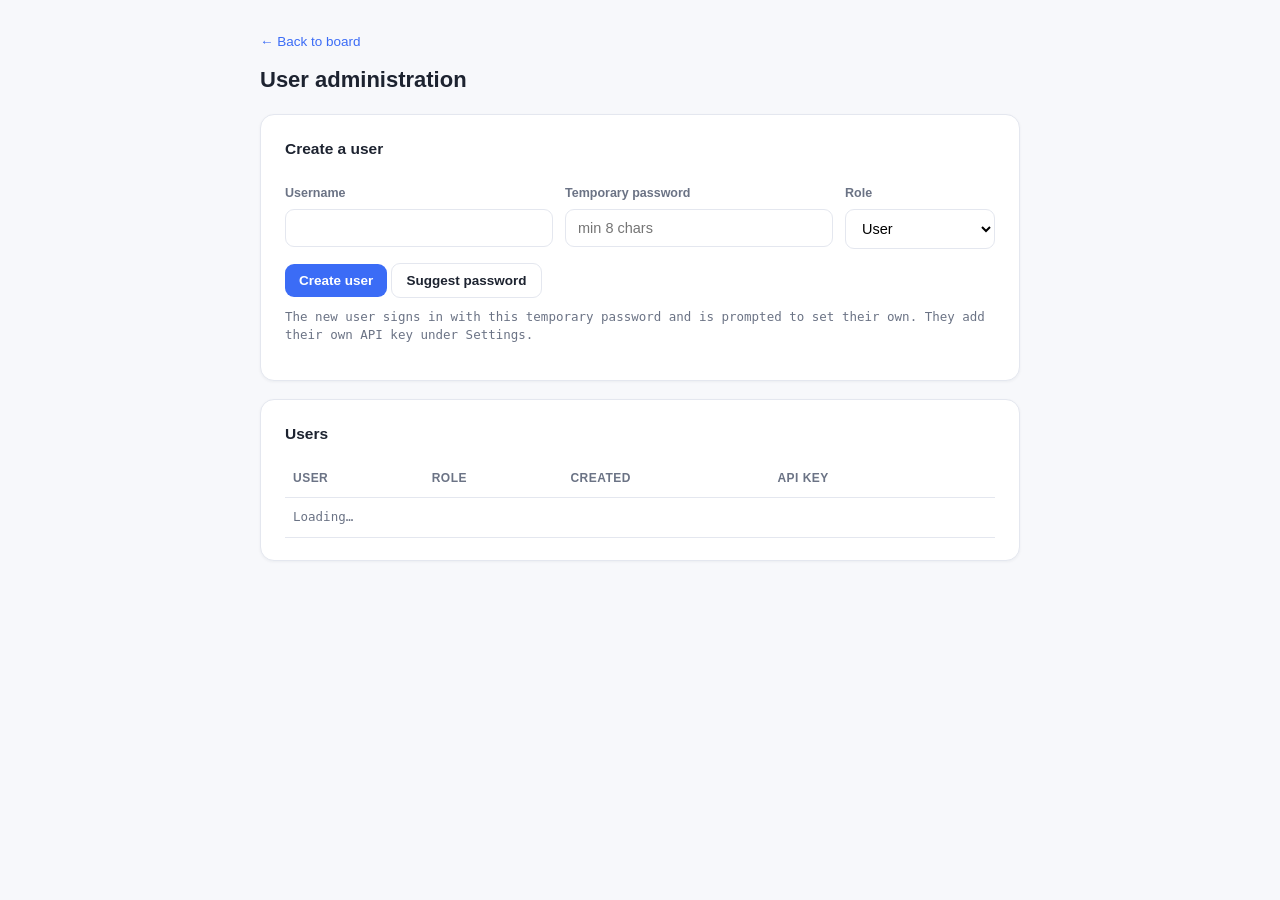
==== admin.html @ 364bb3ea "Sync board + app changes (2026-06-08 13:50)" ====
<!doctype html>
<html lang="en">
<head>
<meta charset="utf-8">
<meta name="viewport" content="width=device-width, initial-scale=1">
<title>Admin · LifeKanban</title>
<style>
  :root{ --blue:#3b6cf6; --ink:#1d2330; --muted:#6b7385; --line:#e4e7ef; --bg:#f7f8fb; }
  *{box-sizing:border-box}
  body{font:15px/1.5 -apple-system,BlinkMacSystemFont,'Segoe UI',sans-serif;color:var(--ink);
       background:var(--bg);margin:0;padding:30px 18px}
  .wrap{max-width:760px;margin:0 auto}
  a.back{color:var(--blue);text-decoration:none;font-size:13.5px}
  h1{font-size:22px;margin:10px 0 18px}
  .card{background:#fff;border:1px solid var(--line);border-radius:14px;padding:22px 24px;margin-bottom:18px;
        box-shadow:0 1px 3px rgba(20,30,60,.05)}
  h2{font-size:15.5px;margin:0 0 14px}
  label{display:block;font-size:12.5px;color:var(--muted);margin:10px 0 6px;font-weight:600}
  input,select{width:100%;padding:10px 12px;border:1px solid var(--line);border-radius:9px;font-size:14.5px;background:#fff}
  input:focus,select:focus{outline:none;border-color:var(--blue);box-shadow:0 0 0 3px rgba(59,108,246,.15)}
  .row{display:flex;gap:12px;flex-wrap:wrap}.row>div{flex:1;min-width:140px}
  button{padding:9px 14px;background:var(--blue);color:#fff;border:0;border-radius:9px;font-size:13.5px;font-weight:600;cursor:pointer}
  button.ghost{background:#fff;color:var(--ink);border:1px solid var(--line)}
  button.danger{background:#fff;color:#c0392b;border:1px solid #f0c4bd}
  button.sm{padding:6px 10px;font-size:12.5px;margin-left:6px}
  table{width:100%;border-collapse:collapse;margin-top:6px}
  th,td{text-align:left;padding:10px 8px;border-bottom:1px solid var(--line);font-size:13.5px;vertical-align:middle}
  th{color:var(--muted);font-size:12px;text-transform:uppercase;letter-spacing:.04em}
  .pill{font-size:11.5px;padding:2px 8px;border-radius:20px;background:#eef1f7;color:#41506b}
  .pill.admin{background:#e7eefe;color:#2a4fc0}
  .msg{font-size:13px;margin-top:12px;display:none;padding:8px 11px;border-radius:8px}
  .msg.ok{display:block;color:#1e7d4f;background:#e7f6ee;border:1px solid #b9e3cc}
  .msg.bad{display:block;color:#c0392b;background:#fdecea;border:1px solid #f5c6c0}
  .mono{font-family:ui-monospace,Menlo,monospace;font-size:12.5px;color:var(--muted)}
</style>
</head>
<body>
<div class="wrap">
  <a class="back" href="/">&larr; Back to board</a>
  <h1>User administration</h1>

  <div class="card">
    <h2>Create a user</h2>
    <div class="row">
      <div><label for="nu">Username</label><input id="nu" autocomplete="off"></div>
      <div><label for="np">Temporary password</label><input id="np" autocomplete="off" placeholder="min 8 chars"></div>
      <div style="max-width:150px"><label for="nr">Role</label>
        <select id="nr"><option value="user">User</option><option value="admin">Admin</option></select></div>
    </div>
    <div style="margin-top:14px"><button id="create">Create user</button>
      <button id="gen" class="ghost" type="button">Suggest password</button></div>
    <div class="msg" id="cMsg"></div>
    <p class="mono" style="margin-top:10px">The new user signs in with this temporary password and is prompted to set their own. They add their own API key under Settings.</p>
  </div>

  <div class="card">
    <h2>Users</h2>
    <table id="tbl"><thead><tr><th>User</th><th>Role</th><th>Created</th><th>API key</th><th></th></tr></thead>
      <tbody id="rows"><tr><td colspan="5" class="mono">Loading…</td></tr></tbody></table>
    <div class="msg" id="uMsg"></div>
  </div>
</div>
<script>
  var csrf='', me=null;
  function H(){ return {'Content-Type':'application/json','X-Kanban-CSRF':csrf}; }
  function show(id, ok, text){ var m=document.getElementById(id); m.className='msg '+(ok?'ok':'bad'); m.textContent=text; }
  function esc(s){ return (s||'').replace(/[&<>"]/g,function(c){return {'&':'&amp;','<':'&lt;','>':'&gt;','"':'&quot;'}[c];}); }

  fetch('/api/me',{cache:'no-store'}).then(function(r){
    if(r.status===401){ location.replace('/login.html'); return null; }
    return r.json();
  }).then(function(d){
    if(!d) return;
    csrf=d.csrf||''; me=d.user;
    if(me.role!=='admin'){ document.body.innerHTML='<div class="wrap"><div class="card">Admins only. <a href="/">Back to board</a>.</div></div>'; return; }
    load();
  });

  function load(){
    fetch('/api/admin/users',{cache:'no-store'}).then(function(r){return r.json();}).then(function(d){
      var rows=(d.users||[]).map(function(u){
        var keys=u.has_api_key?('…'+esc(u.api_key_last4||'????')):'<span class="mono">none</span>';
        var isMe=me&&u.id===me.id;
        var actions=''+
          '<button class="ghost sm" onclick="resetPw(\''+esc(u.username)+'\')">Reset password</button>'+
          '<button class="ghost sm" onclick="toggleRole(\''+esc(u.username)+'\',\''+(u.role==='admin'?'user':'admin')+'\')">'+(u.role==='admin'?'Make user':'Make admin')+'</button>'+
          (isMe?'':'<button class="danger sm" onclick="delUser(\''+esc(u.username)+'\')">Delete</button>');
        return '<tr><td><strong>'+esc(u.username)+'</strong>'+(isMe?' <span class="mono">(you)</span>':'')+'</td>'+
          '<td><span class="pill '+(u.role==='admin'?'admin':'')+'">'+u.role+'</span></td>'+
          '<td class="mono">'+esc((u.created||'').slice(0,10))+'</td>'+
          '<td>'+keys+'</td><td style="text-align:right;white-space:nowrap">'+actions+'</td></tr>';
      }).join('');
      document.getElementById('rows').innerHTML=rows||'<tr><td colspan="5" class="mono">No users.</td></tr>';
    });
  }

  document.getElementById('gen').onclick=function(){
    var a='ABCDEFGHJKLMNPQRSTUVWXYZabcdefghijkmnpqrstuvwxyz23456789', s='';
    for(var i=0;i<14;i++) s+=a[Math.floor(Math.random()*a.length)];
    document.getElementById('np').value=s;
  };
  document.getElementById('create').onclick=function(){
    var body={ username:document.getElementById('nu').value.trim(),
               password:document.getElementById('np').value,
               role:document.getElementById('nr').value };
    fetch('/api/admin/users',{method:'POST',headers:H(),body:JSON.stringify(body)})
      .then(function(r){return r.json().then(function(j){return {ok:r.ok,j:j};});})
      .then(function(res){ if(!res.ok) throw new Error(res.j.error||'Failed');
        show('cMsg',true,'Created '+body.username+'. Share the temporary password securely.');
        document.getElementById('nu').value=''; document.getElementById('np').value=''; load();
      }).catch(function(e){ show('cMsg',false,e.message); });
  };
  window.resetPw=function(username){
    var p=prompt('New temporary password for '+username+' (min 8 chars):'); if(!p) return;
    fetch('/api/admin/users/'+encodeURIComponent(username)+'/password',{method:'POST',headers:H(),
      body:JSON.stringify({new_password:p})})
      .then(function(r){return r.json().then(function(j){return {ok:r.ok,j:j};});})
      .then(function(res){ if(!res.ok) throw new Error(res.j.error||'Failed');
        show('uMsg',true,'Password reset for '+username+'.'); }).catch(function(e){ show('uMsg',false,e.message); });
  };
  window.toggleRole=function(username,role){
    fetch('/api/admin/users/'+encodeURIComponent(username)+'/role',{method:'POST',headers:H(),
      body:JSON.stringify({role:role})})
      .then(function(r){return r.json().then(function(j){return {ok:r.ok,j:j};});})
      .then(function(res){ if(!res.ok) throw new Error(res.j.error||'Failed');
        show('uMsg',true,username+' is now '+role+'.'); load(); }).catch(function(e){ show('uMsg',false,e.message); });
  };
  window.delUser=function(username){
    if(!confirm('Delete user '+username+'? Their board files stay on disk but they can no longer sign in.')) return;
    fetch('/api/admin/users/'+encodeURIComponent(username),{method:'DELETE',headers:H()})
      .then(function(r){return r.json().then(function(j){return {ok:r.ok,j:j};});})
      .then(function(res){ if(!res.ok) throw new Error(res.j.error||'Failed');
        show('uMsg',true,'Deleted '+username+'.'); load(); }).catch(function(e){ show('uMsg',false,e.message); });
  };
</script>
</body>
</html>
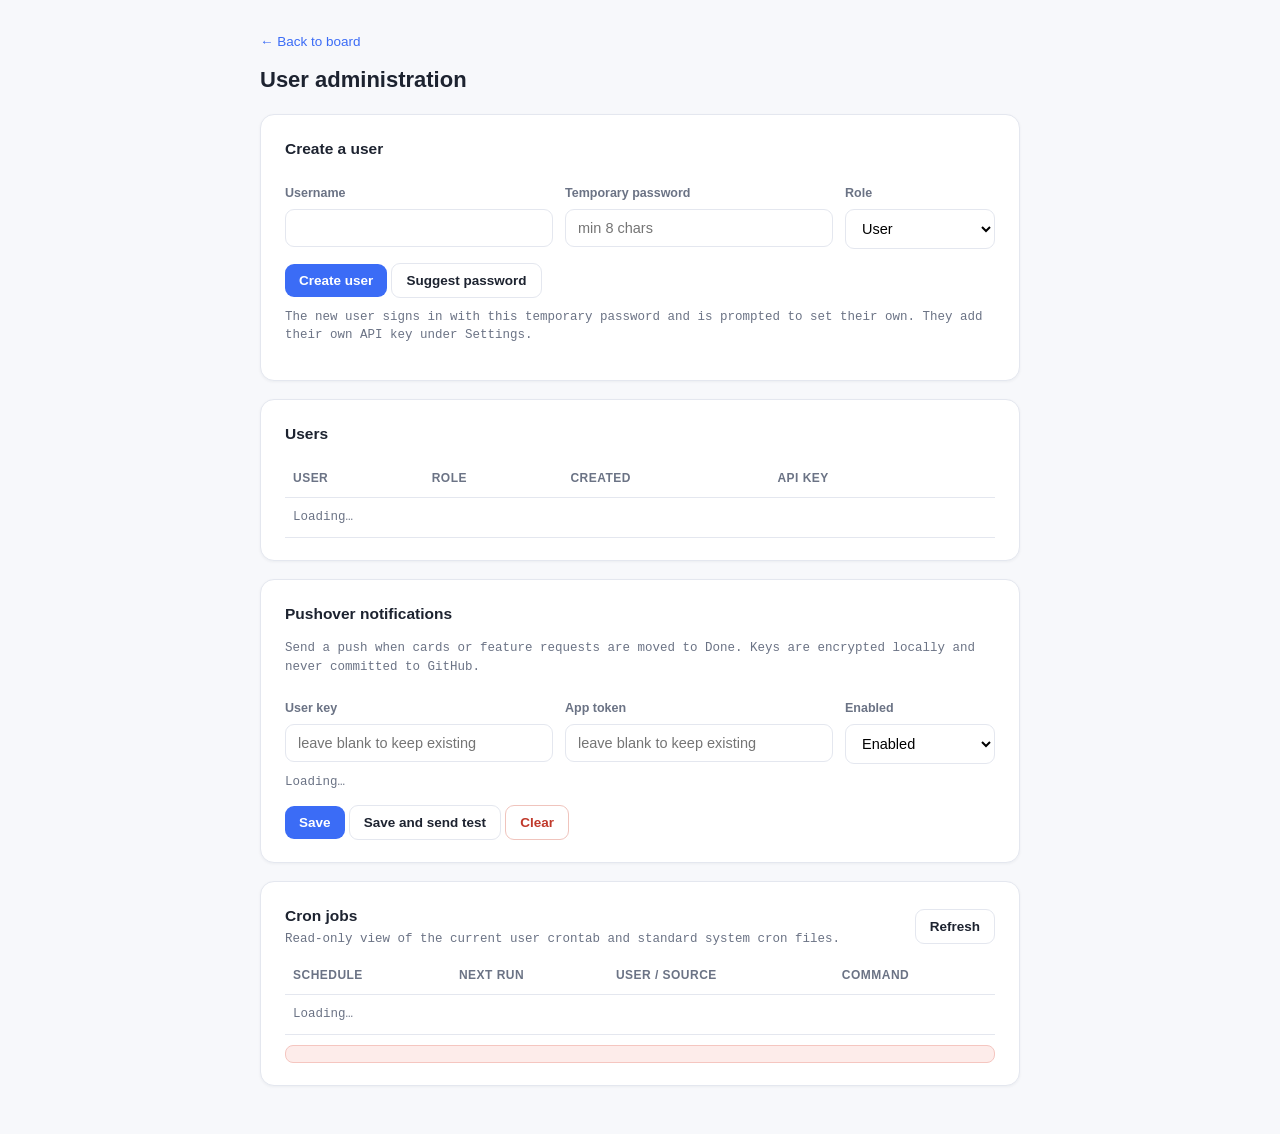
==== commit 07ca888e: "Add feature requests tools and admin utilities" ====
--- a/admin.html
+++ b/admin.html
@@ -4,8 +4,9 @@
 <meta charset="utf-8">
 <meta name="viewport" content="width=device-width, initial-scale=1">
 <title>Admin · LifeKanban</title>
+<link rel="stylesheet" href="/theme.css">
 <style>
-  :root{ --blue:#3b6cf6; --ink:#1d2330; --muted:#6b7385; --line:#e4e7ef; --bg:#f7f8fb; }
+  :root{ --blue:var(--lk-accent,#3b6cf6); --ink:var(--lk-page-ink,#1d2330); --muted:var(--lk-page-muted,#6b7385); --line:var(--lk-page-line,#e4e7ef); --bg:var(--lk-page-bg,#f7f8fb); }
   *{box-sizing:border-box}
   body{font:15px/1.5 -apple-system,BlinkMacSystemFont,'Segoe UI',sans-serif;color:var(--ink);
        background:var(--bg);margin:0;padding:30px 18px}
@@ -32,6 +33,16 @@
   .msg.ok{display:block;color:#1e7d4f;background:#e7f6ee;border:1px solid #b9e3cc}
   .msg.bad{display:block;color:#c0392b;background:#fdecea;border:1px solid #f5c6c0}
   .mono{font-family:ui-monospace,Menlo,monospace;font-size:12.5px;color:var(--muted)}
+  .cron-actions{display:flex;align-items:center;gap:10px;justify-content:space-between;margin-bottom:8px}
+  .cron-table td{vertical-align:top}
+  .cron-command{font-family:ui-monospace,Menlo,monospace;font-size:12.5px;white-space:pre-wrap;overflow-wrap:anywhere;color:#30384a}
+  .cron-source{display:block;margin-top:2px}
+  .cron-errors{margin-top:10px}
+  @media (max-width:720px){
+    .cron-table thead{display:none}
+    .cron-table tr{display:block;border-bottom:1px solid var(--line);padding:8px 0}
+    .cron-table td{display:block;border-bottom:0;padding:4px 0}
+  }
 </style>
 </head>
 <body>
@@ -59,6 +70,36 @@
       <tbody id="rows"><tr><td colspan="5" class="mono">Loading…</td></tr></tbody></table>
     <div class="msg" id="uMsg"></div>
   </div>
+
+  <div class="card">
+    <h2>Pushover notifications</h2>
+    <p class="mono">Send a push when cards or feature requests are moved to Done. Keys are encrypted locally and never committed to GitHub.</p>
+    <div class="row">
+      <div><label for="poUser">User key</label><input id="poUser" autocomplete="off" placeholder="leave blank to keep existing"></div>
+      <div><label for="poToken">App token</label><input id="poToken" autocomplete="off" placeholder="leave blank to keep existing"></div>
+      <div style="max-width:150px"><label for="poEnabled">Enabled</label><select id="poEnabled"><option value="1">Enabled</option><option value="0">Disabled</option></select></div>
+    </div>
+    <div class="mono" id="poState" style="margin-top:9px">Loading…</div>
+    <div style="margin-top:14px"><button id="poSave">Save</button>
+      <button id="poTest" class="ghost" type="button">Save and send test</button>
+      <button id="poClear" class="danger" type="button">Clear</button></div>
+    <div class="msg" id="poMsg"></div>
+  </div>
+
+  <div class="card" id="cron">
+    <div class="cron-actions">
+      <div>
+        <h2 style="margin-bottom:2px">Cron jobs</h2>
+        <p class="mono" style="margin:0">Read-only view of the current user crontab and standard system cron files.</p>
+      </div>
+      <button id="cronRefresh" class="ghost" type="button">Refresh</button>
+    </div>
+    <table class="cron-table">
+      <thead><tr><th>Schedule</th><th>Next run</th><th>User / source</th><th>Command</th></tr></thead>
+      <tbody id="cronRows"><tr><td colspan="4" class="mono">Loading…</td></tr></tbody>
+    </table>
+    <div class="msg bad cron-errors" id="cronErrors"></div>
+  </div>
 </div>
 <script>
   var csrf='', me=null;
@@ -73,7 +114,7 @@
     if(!d) return;
     csrf=d.csrf||''; me=d.user;
     if(me.role!=='admin'){ document.body.innerHTML='<div class="wrap"><div class="card">Admins only. <a href="/">Back to board</a>.</div></div>'; return; }
-    load();
+    load(); loadIntegrations(); loadCron();
   });
 
   function load(){
@@ -132,6 +173,71 @@
       .then(function(res){ if(!res.ok) throw new Error(res.j.error||'Failed');
         show('uMsg',true,'Deleted '+username+'.'); load(); }).catch(function(e){ show('uMsg',false,e.message); });
   };
+
+  function renderPushover(po){
+    po=po||{};
+    document.getElementById('poEnabled').value=po.enabled?'1':'0';
+    var bits=[];
+    bits.push(po.enabled?'Enabled':'Disabled');
+    bits.push('user key: '+(po.has_user_key?('…'+(po.user_key_last4||'????')):'not set'));
+    bits.push('app token: '+(po.has_app_token?('…'+(po.app_token_last4||'????')):'not set'));
+    document.getElementById('poState').textContent=bits.join(' · ');
+  }
+  function loadIntegrations(){
+    fetch('/api/admin/integrations',{cache:'no-store'}).then(function(r){return r.json();}).then(function(d){
+      renderPushover(d.pushover||{});
+    }).catch(function(e){ document.getElementById('poState').textContent='Could not load Pushover settings.'; });
+  }
+  function loadCron(){
+    document.getElementById('cronRows').innerHTML='<tr><td colspan="4" class="mono">Loading…</td></tr>';
+    document.getElementById('cronErrors').className='msg bad cron-errors';
+    document.getElementById('cronErrors').textContent='';
+    fetch('/api/admin/cron',{cache:'no-store'}).then(function(r){return r.json().then(function(j){return {ok:r.ok,j:j};});})
+      .then(function(res){
+        if(!res.ok) throw new Error(res.j.error||'Could not load cron jobs');
+        var rows=(res.j.entries||[]).map(function(c){
+          return '<tr>'+
+            '<td><strong>'+esc(c.description||c.schedule||'')+'</strong><span class="mono cron-source">'+esc(c.schedule||'')+'</span></td>'+
+            '<td class="mono">'+esc(c.next_run||'Startup / manual')+'</td>'+
+            '<td><span>'+esc(c.user||'current user')+'</span><span class="mono cron-source">'+esc(c.source||'')+(c.line?(':'+c.line):'')+'</span></td>'+
+            '<td class="cron-command">'+esc(c.command||'')+'</td>'+
+            '</tr>';
+        }).join('');
+        document.getElementById('cronRows').innerHTML=rows||'<tr><td colspan="4" class="mono">No cron jobs found for the current user or standard system cron locations.</td></tr>';
+        var errs=res.j.errors||[];
+        if(errs.length){
+          document.getElementById('cronErrors').className='msg bad cron-errors';
+          document.getElementById('cronErrors').textContent='Some cron sources could not be read: '+errs.join(' · ');
+        }
+      }).catch(function(e){
+        document.getElementById('cronRows').innerHTML='<tr><td colspan="4" class="mono">Could not load cron jobs.</td></tr>';
+        document.getElementById('cronErrors').className='msg bad cron-errors';
+        document.getElementById('cronErrors').textContent=e.message;
+      });
+  }
+  document.getElementById('cronRefresh').onclick=loadCron;
+  function savePushover(test){
+    var body={ enabled:document.getElementById('poEnabled').value==='1',
+               user_key:document.getElementById('poUser').value.trim(),
+               app_token:document.getElementById('poToken').value.trim(),
+               test:!!test };
+    fetch('/api/admin/pushover',{method:'POST',headers:H(),body:JSON.stringify(body)})
+      .then(function(r){return r.json().then(function(j){return {ok:r.ok,j:j};});})
+      .then(function(res){ if(!res.ok) throw new Error(res.j.error||'Failed');
+        document.getElementById('poUser').value=''; document.getElementById('poToken').value='';
+        renderPushover(res.j.pushover||{}); show('poMsg',true,test?'Saved and sent a test notification.':'Saved Pushover settings.');
+      }).catch(function(e){ show('poMsg',false,e.message); });
+  }
+  document.getElementById('poSave').onclick=function(){ savePushover(false); };
+  document.getElementById('poTest').onclick=function(){ savePushover(true); };
+  document.getElementById('poClear').onclick=function(){
+    if(!confirm('Clear Pushover API details?')) return;
+    fetch('/api/admin/pushover',{method:'POST',headers:H(),body:JSON.stringify({clear:true})})
+      .then(function(r){return r.json().then(function(j){return {ok:r.ok,j:j};});})
+      .then(function(res){ if(!res.ok) throw new Error(res.j.error||'Failed');
+        renderPushover(res.j.pushover||{}); show('poMsg',true,'Cleared Pushover settings.');
+      }).catch(function(e){ show('poMsg',false,e.message); });
+  };
 </script>
 </body>
 </html>
--- a/theme.css
+++ b/theme.css
@@ -0,0 +1,49 @@
+/*
+  LifeKanban colour scheme
+
+  Change the values in this file to reskin the site. The HTML pages keep their
+  layout rules inline, but all primary colour tokens are read from here.
+*/
+:root{
+  --lk-bg:#eef1f7;
+  --lk-panel:#ffffff;
+  --lk-surface:#ffffff;
+  --lk-ink:#1b2030;
+  --lk-muted:#737b8c;
+  --lk-line:#e3e7f0;
+  --lk-accent:#3b6cf6;
+  --lk-ai:#7a5cff;
+  --lk-me:#11a06b;
+  --lk-todo:#8a93a6;
+  --lk-doing:#e0a008;
+  --lk-waiting:#3b8ca8;
+  --lk-done:#11a06b;
+  --lk-danger:#e0533b;
+  --lk-field:#fbfcfe;
+  --lk-chip:#f1f3f9;
+  --lk-chip-ink:#3b4252;
+  --lk-shadow:0 1px 3px rgba(20,30,60,.07),0 6px 18px rgba(20,30,60,.05);
+  --lk-page-bg:#f7f8fb;
+  --lk-page-ink:#1d2330;
+  --lk-page-muted:#6b7385;
+  --lk-page-line:#e4e7ef;
+
+  --lk-dark-bg:#0f131a;
+  --lk-dark-panel:#1a212e;
+  --lk-dark-surface:#222b3b;
+  --lk-dark-ink:#e7eaf1;
+  --lk-dark-muted:#98a2b6;
+  --lk-dark-line:#2a3344;
+  --lk-dark-accent:#5b82f8;
+  --lk-dark-ai:#9a7cff;
+  --lk-dark-me:#27b884;
+  --lk-dark-todo:#8a93a6;
+  --lk-dark-doing:#e6ad1e;
+  --lk-dark-waiting:#4ca7c7;
+  --lk-dark-done:#27b884;
+  --lk-dark-danger:#f06a52;
+  --lk-dark-field:#222b3b;
+  --lk-dark-chip:#2a3344;
+  --lk-dark-chip-ink:#c6cedd;
+  --lk-dark-shadow:0 1px 3px rgba(0,0,0,.45),0 6px 18px rgba(0,0,0,.35);
+}
